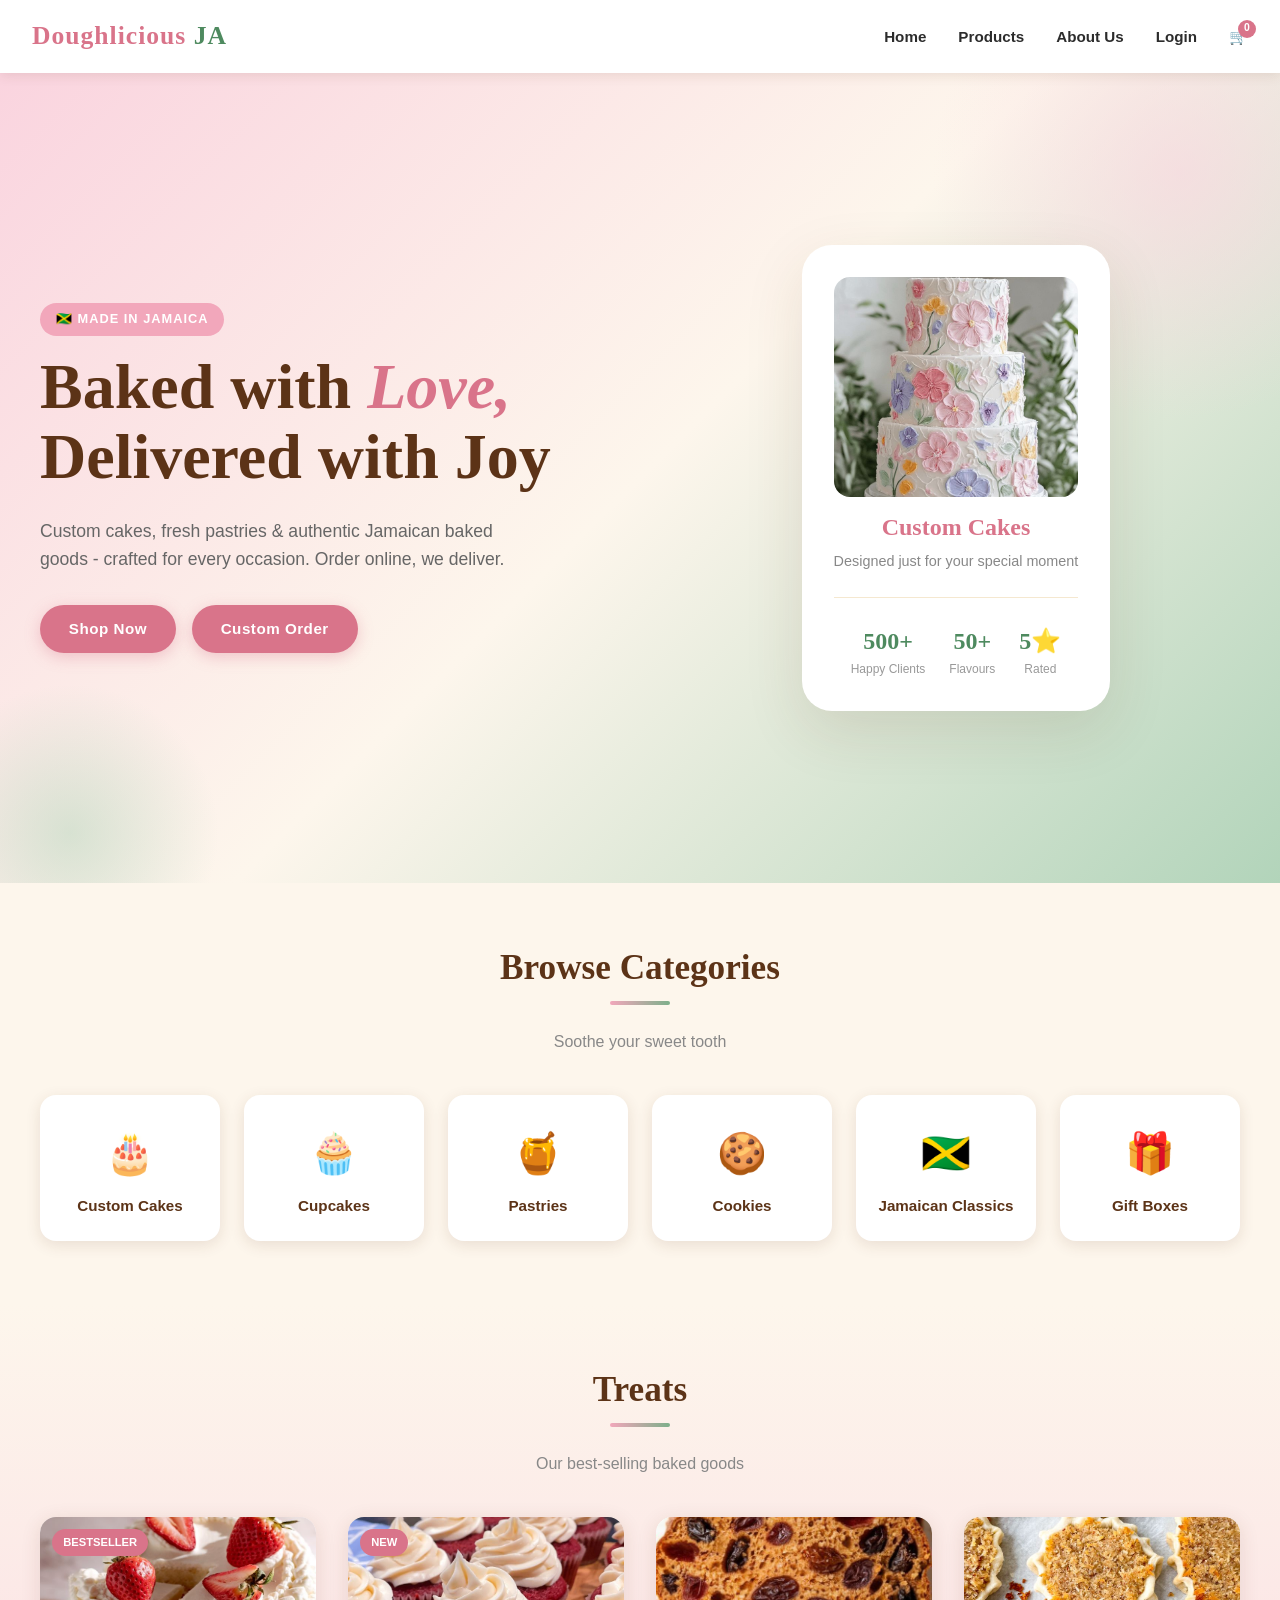
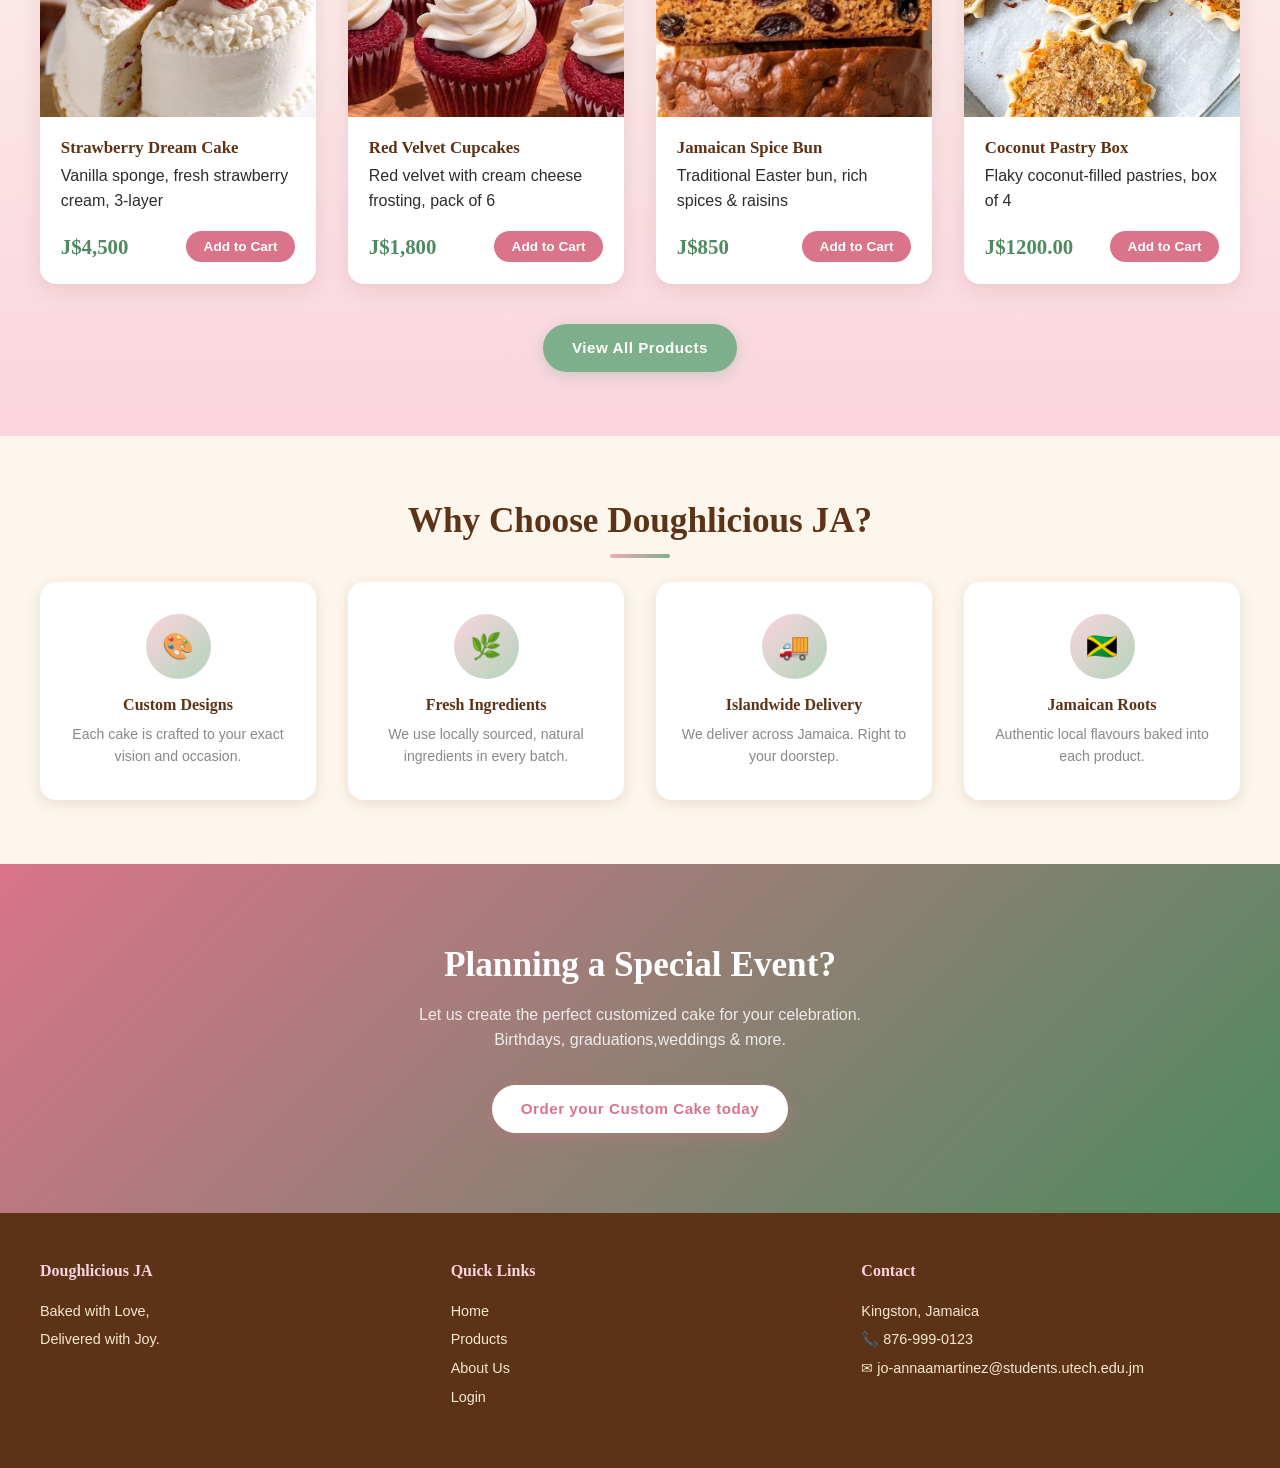
==== code/index.html @ 15f46a75 "Add files via upload" ====
<!--Jo-Anna Martinez ID: 2305804-->
<!DOCTYPE html>
<html lang="en">
<head>
    <meta charset="UTF-8"/>
    <meta name="viewport" content="width=device-width, initial-scale=1.0"/>
    <title>Doughlicious JA - Home</title>
    <link rel="stylesheet" href="styles.css"/>

</head>
<body>

<!--Navigation Bar-->
<nav class="navbar">
    <div class="logo">Doughlicious <span>JA</span></div>
    <ul class="nav-links" id="navLinks">
        <li><a href="index.html">Home</a></li>
        <li><a href="products.html">Products</a></li>
        <li><a href="about.html">About Us</a></li>
        <li><a href="login.html">Login</a></li>
        <li><a href="cart.html" class="cart-icon">&#128722;<span class="cart-badge" id="cartCount">0</span>
        </a></li>
    </ul>
    <button class="hamburger" id="hamburger" aria-label="Toggle menu">
        <span></span><span></span><span></span>
    </button>
</nav>
<!--Hero Section-->
<section class="hero">
    <div class="hero-content">
        <div class="hero-text-wrap">
            <span class="hero-badge">&#127471;&#127474; Made in Jamaica</span>
            <h1 class="hero-title">
                Baked with <em>Love,</em><br/>Delivered with Joy
            </h1>
            <p class="hero-text">
                Custom cakes, fresh pastries & authentic Jamaican baked goods - crafted for every occasion. Order online, we deliver. 
            </p>
            <div class="hero-btns">
                <a href="products.html" class="btn btn-primary">Shop Now</a>
                <a href="products.html#custom" class="btn btn-primary">Custom Order</a>
            </div>
        </div>
        <div class="hero-image-wrap">
            <div class="hero-card">
                <img src="../assets/cake.jpg" alt="Custom celebration cake by Doughlicious JA"class="hero-card-img"/>
                <h3>Custom Cakes</h3>
                <p>Designed just for your special moment</p>
                <div class="hero-stats">
                    <div class="stat">
                        <div class="stat-num">500+</div>
                        <div class="stat-label">Happy Clients</div>
                    </div>
                    <div class="stat">
                        <div class="stat-num">50+</div>
                        <div class="stat-label">Flavours</div>
                    </div>
                    <div class="stat">
                        <div class="stat-num">5&#11088;</div>
                        <div class="stat-label">Rated</div>
                    </div>
                </div>
            </div>
        </div>
    </div>
</section>
<!--Category Section-->
<section class="section">
    <div class="container">
        <h2 class="section-title">Browse Categories</h2>
        <div class="divider"></div>
        <p class="section-subtitle">Soothe your sweet tooth</p>
        <div class="categories-grid">
            <div class="category-card" onclick="window.location='products.html'">
                <div class="category-icon">&#127874;</div>
                <h4>Custom Cakes</h4>
            </div>
            <div class="category-card"onclick="window.location='products.html'">
                <div class="category-icon">&#129473;</div>
                <h4>Cupcakes</h4>
            </div>
            <div class="category-card"onclick="window.location='products.html'">
                <div class="category-icon">&#127855;</div>
                <h4>Pastries</h4>
            </div>
            <div class="category-card"onclick="window.location='products.html'">
                <div class="category-icon">&#127850;</div>
                <h4>Cookies</h4>
            </div>
            <div class="category-card"onclick="window.location='products.html'">
                <div class="category-icon">&#x1F1EF;&#x1F1F2;</div>
                <h4>Jamaican Classics</h4>
            </div>
            <div class="category-card"onclick="window.location='products.html'">
                <div class="category-icon">&#127873;</div>
                <h4>Gift Boxes</h4>
            </div>
        </div>
    </div>
</section>
<!--Featured Products-->
<section class="section featured-bg">
    <div class="container">
        <h2 class="section-title">Treats</h2>
        <div class="divider"></div>
        <p class="section-subtitle">Our best-selling baked goods</p>
        <div class="products-grid">
            <div class="product-card">
                <div class="product-image">
                    <img src="../assets/cake-strawberry.jpg" alt="Strawberry Dream Cake"/>
                    <span class="product-badge">Bestseller</span>
                </div>
                <div class="product-info">
                    <h3>Strawberry Dream Cake</h3>
                    <p>Vanilla sponge, fresh strawberry cream, 3-layer</p>
                    <div class="product-footer">
                        <span class="price">J$4,500</span>
                        <button class="add-to-cart-btn" onclick="addToCart('Strawberry Dream Cake', 4500)">Add to Cart</button>
                    </div>
                </div>
            </div>
            <div class="product-card">
                <div class="product-image">
                    <img src="../assets/cupcakes-velvet.jpg" alt="Red Velvet Cupcakes"/>
                    <span class="product-badge">New</span>
                </div>
                <div class="product-info">
                    <h3>Red Velvet Cupcakes</h3>
                    <p>Red velvet with cream cheese frosting, pack of 6</p>
                    <div class="product-footer">
                        <span class="price">J$1,800</span>
                        <button class="add-to-cart-btn" onclick="addToCart('Red Velvet Cupcakes', 1800)">Add to Cart</button>
                    </div>
                </div>
            </div>
            <div class="product-card">
                <div class="product-image">
                    <img src="../assets/bun-spice.jpg" alt="Jamaican Spice Bun"/>
                </div>
                <div class="product-info">
                    <h3>Jamaican Spice Bun</h3>
                    <p>Traditional Easter bun, rich spices &amp; raisins</p>
                    <div class="product-footer">
                        <span class="price">J$850</span>
                        <button class="add-to-cart-btn" onclick="addToCart('Jamaican Spice Bun', 850)">Add to Cart</button>
                    </div>
                </div>
            </div>
            <div class="product-card">
                <div class="product-image">
                    <img src="../assets/pastry-coconut.jpg" alt="Coconut Pastries"/>
                </div>
                <div class="product-info">
                    <h3>Coconut Pastry Box</h3>
                    <p>Flaky coconut-filled pastries, box of 4</p>
                    <div class="product-footer">
                        <span class="price">J$1200.00</span>
                        <button class="add-to-cart-btn" onclick="addToCart('Coconut Pastry Box', 1200)">Add to Cart</button>
                    </div>
                </div>
            </div>
        </div>
        <div style="text-align:center; margin-top:2.5rem;">
            <a href="products.html" class="btn btn-secondary">View All Products</a>
        </div>
    </div>
</section>
<!--Choose Us Section -->
<section class="section">
    <div class="container">
        <h2 class="section-title">Why Choose Doughlicious JA?</h2>
        <div class="divider"></div>
        <div class="why-grid">
            <div class="why-card">
                <div class="why-icon">&#127912;</div>
                <h3>Custom Designs</h3>
                <p>Each cake is crafted to your exact vision and occasion.</p>
            </div>
            <div class="why-card">
                <div class="why-icon">&#127807;</div>
                <h3>Fresh Ingredients</h3>
                <p>We use locally sourced, natural ingredients in every batch.</p>
            </div>
            <div class="why-card">
                <div class="why-icon">&#128666;</div>
                <h3>Islandwide Delivery</h3>
                <p>We deliver across Jamaica. Right to your doorstep.</p>
            </div>
            <div class="why-card">
                <div class="why-icon">&#127471;&#127474;</div>
                <h3>Jamaican Roots</h3>
                <p>Authentic local flavours baked into each product.</p>
            </div>
        </div>
    </div>
</section>
<!--Banner-->
<section class="cta-banner">
    <h2>Planning a Special Event?</h2>
    <p>Let us create the perfect customized cake for your celebration. Birthdays, graduations,weddings & more.</p>
    <a href="products.html#custom" class="btn btn-primary" style="background:white; color:var(--blush-dark);">Order your Custom Cake today</a>
</section>

<!--Footer-->
<footer>
    <div class="footer-grid">
        <div class="footer-col">
            <h4>Doughlicious JA</h4>
            <p>Baked with Love,<br/>Delivered with Joy.</p>
        </div>
        <div class="footer-col">
            <h4>Quick Links</h4>
            <a href="index.html">Home</a><br/>
            <a href="products.html">Products</a><br/>
            <a href="about.html">About Us</a><br/>
            <a href="login.html">Login</a>
        </div>
        <div class="footer-col">
            <h4>Contact</h4>
            <p>Kingston, Jamaica<br/>
            &#128222; 876-999-0123<br/>
            &#9993;<a href="mailto:jo-annaamartinez&#64;students&#46;utech&#46;edu&#46;jm">
                    jo-annaamartinez&#64;students&#46;utech&#46;edu&#46;jm</a></p>
        </div>
    </div>
</footer>

<script src="app.js"></script>
</body>
</html>
---- code/styles.css ----
/* Jo-Anna Martinez ID:2305804 */
/*CSS Variables*/

:root{
    --blush: #F2A7BB;
    --blush-light: #FAD4DF;
    --blush-dark: #D9748A;
    --cream: #FDF6EC;
    --cream-dark: #F5E8D0;
    --sage:#7DAF8A;
    --sage-light: #B2D4BA;
    --sage-dark: #4E8A5F;
    --brown: #5C3317;
    --charcoal: #2C2C2C;
    --white: #FFFFFF;
    --shadow: rgba(92,51,23,0.12);
    --font-display: 'Playfair Display', serif;
    --font-body: 'Lato', sans-serif;
    --radius: 16px;
    --radius-sm: 8px;
    --transition: 0.3s ease;
}
*, *::before, *::after{
    margin: 0;
    padding: 0;
    box-sizing: border-box;
}
html{
    scroll-behavior: smooth;
}
body{
    font-family: var(--font-body);
    background-color: var(--cream);
    color: var(--charcoal);
    font-size: 16px;
    line-height: 1.6;
}
img{
    max-width: 100%;
    display: block;
}
a{
    text-decoration: none;
    color: inherit;
}
ul{
    list-style:none;
}
/*Typography*/
h1,h2,h3,h4{
    font-family: var(--font-display);
    color: var(--brown);
    line-height: 1.2;
}
h1{font-size: clamp(2rem, 5vw, 3.5rem);}
h2{font-size: clamp(1.5rem, 3vw, 2.2rem);}
h3{font-size: clamp(1.1rem, 2vw, 1.5rem);}

p{
    font-family: var(--font-body);
    color: var(--charcoal);
    margin-bottom: 1rem;
}
/*Navigation*/
.navbar{
    background-color: var(--white);
    padding: 1rem 2rem;
    display: flex;
    align-items: center;
    justify-content: space-between;
    box-shadow: 0px 2px 12px var(--shadow);
    position: sticky;
    top: 0;
    z-index: 1000;
}
/*navigation logo*/
.navbar .logo{
    font-family: var(--font-display);
    font-size: 1.6rem;
    color: var(--blush-dark);
    font-weight: 700;
    letter-spacing: 1px;
}
.navbar .logo span{
    color: var(--sage-dark);
}
/*Navigation links*/
.nav-links{
    display: flex;
    gap: 2rem;
    align-items: center;
}
.nav-links a{
    font-family: var(--font-body);
    font-size: 0.95rem;
    font-weight: 600;
    color: var(--charcoal);
    transition: color var(--transition);
    position: relative;
}
/*hover effect on the links*/
.nav-links a::after{
    content:'';
    position:absolute;
    bottom: -4px;
    left: 0;
    width: 0;
    height: 2px;
    background: var(--blush);
    transition: width var(--transition);
}
.nav-links a:hover::after { width: 100%; }
.nav-links a:hover{color: var(--blush-dark);}

/*Cart icon*/
.cart-icon{
    position: relative;
    cursor: pointer;
    font-size: 1.3rem;
}
.cart-badge{
    position: absolute;
    top: -8px;
    right: -8px;
    background: var(--blush-dark);
    color: var(--white);
    border-radius: 50%;
    width: 18px;
    height: 18px;
    font-size: 0.65rem;
    display: flex;
    align-items: center;
    justify-content: center;
    font-weight: 700;
}
/* hamburger menu for mobile devices*/
.hamburger{
    display: none;
    flex-direction: column;
    gap: 5px;
    cursor: pointer;
    background: none;
    border: none;
}
.hamburger span{
    width: 25px;
    height: 3px;
    background: var(--charcoal);
    border-radius: 2px;
    transition: var(--transition);
}
/*buttons*/
.btn {
    display: inline-block;
    padding: 0.75rem 1.8rem;
    border-radius: 50px;
    font-family: var(--font-body);
    font-weight: 700;
    font-size: 0.95rem;
    cursor: pointer;
    border: none;
    transition: all var(--transition);
    letter-spacing: 0.5px;
}

/* Primary button - blush pink */
.btn-primary {
    background: var(--blush-dark);
    color: var(--white);
    box-shadow: 0 4px 15px rgba(217, 116, 138, 0.35);
}

.btn-primary:hover {
    background: var(--blush);
    transform: translateY(-2px);
    box-shadow: 0 6px 20px rgba(217, 116, 138, 0.45);
}

/* Secondary button - sage green */
.btn-secondary {
    background: var(--sage);
    color: var(--white);
    box-shadow: 0 4px 15px rgba(125, 175, 138, 0.35);
}

.btn-secondary:hover {
    background: var(--sage-dark);
    transform: translateY(-2px);
}

/* Outline button */
.btn-outline {
    background: transparent;
    border: 2px solid var(--blush-dark);
    color: var(--blush-dark);
}

.btn-outline:hover {
    background: var(--blush-dark);
    color: var(--white);
}

/* Danger button for cancel/clear */
.btn-danger {
    background: #c0392b;
    color: var(--white);
}

.btn-danger:hover {
    background: #a93226;
    transform: translateY(-2px);
}
/*forms*/
.form-group {
    margin-bottom: 1.2rem;
}

.form-group label {
    display: block;
    font-weight: 600;
    margin-bottom: 0.4rem;
    font-size: 0.9rem;
    color: var(--brown);
}

/* Shared input, select, textarea styles */
.form-group input,.form-group select,.form-group textarea {
    width: 100%;
    padding: 0.75rem 1rem;
    border: 2px solid var(--cream-dark);
    border-radius: var(--radius-sm);
    font-family: var(--font-body);
    font-size: 0.95rem;
    background: var(--white);
    color: var(--charcoal);
    transition: border-color var(--transition);
    outline: none;
}

.form-group input:focus,.form-group select:focus,.form-group textarea:focus {
    border-color: var(--blush);
    box-shadow: 0 0 0 3px rgba(242, 167, 187, 0.2);
}

/* Error message style */
.error-msg {
    color: #c0392b;
    font-size: 0.8rem;
    margin-top: 0.3rem;
    display: none;
}

.error-msg.show {
    display: block;
}

.form-group input.invalid {
    border-color: #c0392b;
}

/* Two-column form row layout */
.form-row {
    display: grid;
    grid-template-columns: 1fr 1fr;
    gap: 1rem;
}

/*Section*/
.section {
    padding: 4rem 2rem;
}

.section-title {
    text-align: center;
    margin-bottom: 0.5rem;
}

.section-subtitle {
    text-align: center;
    color: #888;
    margin-bottom: 2.5rem;
    font-size: 1rem;
}

.divider {
    width: 60px;
    height: 4px;
    background: linear-gradient(to right, var(--blush), var(--sage));
    border-radius: 2px;
    margin: 0.75rem auto 1.5rem;
}

/* Container for max-width wrapper */
.container {
    max-width: 1200px;
    margin: 0 auto;
}

/*hero page*/
.page-hero {
    padding: 4rem 2rem;
    text-align: center;
}

.page-hero h1 { margin-bottom: 0.5rem; }
.page-hero p {
    color: #666;
    max-width: 550px;
    margin: 0.5rem auto 0;
}
/*products card (home & products)*/
.products-grid {
    display: grid;
    grid-template-columns: repeat(auto-fill, minmax(260px, 1fr));
    gap: 2rem;
    max-width: 1200px;
    margin: 0 auto;
}

.product-card {
    background: var(--white);
    border-radius: var(--radius);
    overflow: hidden;
    box-shadow: 0 4px 20px var(--shadow);
    transition: all var(--transition);
}

.product-card:hover {
    transform: translateY(-6px);
    box-shadow: 0 15px 40px var(--shadow);
}

.product-image {
    background: linear-gradient(135deg, var(--cream-dark), var(--blush-light));
    height: 200px;
    display: flex;
    align-items: center;
    justify-content: center;
    font-size: 5rem;
    position: relative;
    overflow: hidden;
}

/* Product image fills container without stretching */
.product-image img {
    width: 100%;
    height: 100%;
    object-fit: cover;
    display: block;
    transition: transform var(--transition);
}

/* Subtle zoom on hover */
.product-card:hover .product-image img {
    transform: scale(1.05);
}

/* Hero card image */
.hero-card-img {
    width: 100%;
    height: 220px;
    object-fit: cover;
    border-radius: 16px;
    margin-bottom: 1rem;
    display: block;
}

.product-badge {
    position: absolute;
    top: 12px;
    left: 12px;
    background: var(--blush-dark);
    color: var(--white);
    font-size: 0.7rem;
    font-weight: 700;
    padding: 0.3rem 0.7rem;
    border-radius: 50px;
    text-transform: uppercase;
}

.product-info { padding: 1.3rem; }

.product-info h3 {
    font-size: 1.05rem;
    margin-bottom: 0.3rem;
}

.product-meta {
    font-size: 0.8rem;
    color: #aaa;
    margin-bottom: 0.5rem;
}

.product-desc {
    font-size: 0.88rem;
    color: #777;
    margin-bottom: 0.8rem;
}

.product-footer {
    display: flex;
    align-items: center;
    justify-content: space-between;
}

.price {
    font-family: var(--font-display);
    font-size: 1.3rem;
    color: var(--sage-dark);
    font-weight: 700;
}

.add-to-cart-btn {
    background: var(--blush-dark);
    color: var(--white);
    border: none;
    border-radius: 50px;
    padding: 0.5rem 1.1rem;
    font-size: 0.85rem;
    font-weight: 700;
    cursor: pointer;
    transition: all var(--transition);
}

.add-to-cart-btn:hover {
    background: var(--blush);
    transform: scale(1.05);
}
/*Footer*/
footer {
    background: var(--brown);
    color: var(--cream);
    padding: 3rem 2rem 1.5rem;
}

.footer-grid {
    display: grid;
    grid-template-columns: repeat(auto-fit, minmax(200px, 1fr));
    gap: 2rem;
    max-width: 1200px;
    margin: 0 auto 2rem;
}

.footer-col h4 {
    color: var(--blush-light);
    margin-bottom: 1rem;
    font-size: 1rem;
}

.footer-col p,.footer-col a {
    color: var(--cream-dark);
    font-size: 0.9rem;
    line-height: 2;
    transition: color var(--transition);
}

.footer-col a:hover { color: var(--blush-light); }

.footer-bottom {
    text-align: center;
    border-top: 1px solid rgba(255,255,255,0.15);
    padding-top: 1.5rem;
    font-size: 0.85rem;
    color: var(--cream-dark);
}
/*home page*/
.hero {
    background: linear-gradient(135deg, var(--blush-light) 0%, var(--cream) 50%, var(--sage-light) 100%);
    min-height: 90vh;
    display: flex;
    align-items: center;
    padding: 4rem 2rem;
    position: relative;
    overflow: hidden;
}
/* Decorative background circle - top right */
.hero::before {
    content: '';
    position: absolute;
    width: 500px;
    height: 500px;
    border-radius: 50%;
    background: radial-gradient(circle, var(--blush-light) 0%, transparent 70%);
    top: -150px;
    right: -150px;
    opacity: 0.6;
}
/* Decorative background circle - bottom left */
.hero::after {
    content: '';
    position: absolute;
    width: 300px;
    height: 300px;
    border-radius: 50%;
    background: radial-gradient(circle, var(--sage-light) 0%, transparent 70%);
    bottom: -100px;
    left: -80px;
    opacity: 0.5;
}
.hero-content {
    max-width: 1200px;
    margin: 0 auto;
    display: grid;
    grid-template-columns: 1fr 1fr;
    gap: 4rem;
    align-items: center;
    position: relative;
    z-index: 1;
    width: 100%;
}
.hero-badge {
    display: inline-block;
    background: var(--blush);
    color: var(--white);
    font-size: 0.8rem;
    font-weight: 700;
    padding: 0.4rem 1rem;
    border-radius: 50px;
    margin-bottom: 1rem;
    letter-spacing: 1px;
    text-transform: uppercase;
}
.hero-title {
    font-size: clamp(2.5rem, 6vw, 4rem);
    line-height: 1.1;
    margin-bottom: 1.5rem;
    color: var(--brown);
}
.hero-title em {
    font-style: italic;
    color: var(--blush-dark);
}
.hero-text {
    font-size: 1.1rem;
    color: #666;
    margin-bottom: 2rem;
    max-width: 480px;
}
.hero-btns {
    display: flex;
    gap: 1rem;
    flex-wrap: wrap;
}
.hero-image-wrap {
    display: flex;
    justify-content: center;
    align-items: center;
}

/* Floating hero card */
.hero-card {
    background: var(--white);
    border-radius: 30px;
    padding: 2rem;
    box-shadow: 0 20px 60px var(--shadow);
    text-align: center;
    max-width: 380px;
    animation: floatCard 4s ease-in-out infinite;
}
/* Floating animation for hero card */
@keyframes floatCard {
    0%, 100% { transform: translateY(0px); }
    50%      { transform: translateY(-15px); }
}
.hero-card-emoji {
    font-size: 6rem;
    margin-bottom: 1rem;
    display: block;
    line-height: 1;
}
.hero-card h3 {
    color: var(--blush-dark);
    margin-bottom: 0.5rem;
}
.hero-card p {
    color: #888;
    font-size: 0.9rem;
    margin: 0;
}
.hero-stats {
    display: flex;
    gap: 1.5rem;
    margin-top: 1.5rem;
    padding-top: 1.5rem;
    border-top: 1px solid var(--cream-dark);
    justify-content: center;
}
.stat { text-align: center; }
.stat-num {
    font-family: var(--font-display);
    font-size: 1.5rem;
    color: var(--sage-dark);
    font-weight: 700;
}
.stat-label {
    font-size: 0.75rem;
    color: #999;
}

/* Categories grid */
.categories-grid {
    display: grid;
    grid-template-columns: repeat(6, 1fr);
    gap: 1.5rem;
    max-width: 1200px;
    margin: 0 auto;
}
.category-card {
    background: var(--white);
    border-radius: var(--radius);
    padding: 1.5rem 1rem;
    text-align: center;
    cursor: pointer;
    transition: all var(--transition);
    box-shadow: 0 4px 15px var(--shadow);
    border: 2px solid transparent;
}
.category-card:hover {
    border-color: var(--blush);
    transform: translateY(-5px);
    box-shadow: 0 10px 30px var(--shadow);
}
.category-icon {
    font-size: 2.5rem;
    margin-bottom: 0.75rem;
}
.category-card h4 {
    font-size: 0.95rem;
    color: var(--brown);
    font-family: var(--font-body);
    font-weight: 700;
}
/* Featured products background */
.featured-bg {
    background: linear-gradient(180deg, var(--cream) 0%, var(--blush-light) 100%);
}

/* Why Choose Us section */
.why-grid {
    display: grid;
    grid-template-columns: repeat(auto-fit, minmax(220px, 1fr));
    gap: 2rem;
    max-width: 1200px;
    margin: 0 auto;
}
.why-card {
    text-align: center;
    padding: 2rem 1.5rem;
    background: var(--white);
    border-radius: var(--radius);
    box-shadow: 0 4px 15px var(--shadow);
    transition: transform var(--transition);
}
.why-card:hover { transform: translateY(-4px); }
.why-icon {
    width: 65px;
    height: 65px;
    background: linear-gradient(135deg, var(--blush-light), var(--sage-light));
    border-radius: 50%;
    display: flex;
    align-items: center;
    justify-content: center;
    margin: 0 auto 1rem;
    font-size: 1.6rem;
}
.why-card h3 {
    font-size: 1rem;
    margin-bottom: 0.5rem;
}
.why-card p {
    font-size: 0.88rem;
    color: #888;
    margin: 0;
}

/* CTA banner */
.cta-banner {
    background: linear-gradient(135deg, var(--blush-dark), var(--sage-dark));
    color: var(--white);
    text-align: center;
    padding: 5rem 2rem;
}
.cta-banner h2 { color: var(--white); margin-bottom: 1rem; }
.cta-banner p {
    color: rgba(255,255,255,0.85);
    max-width: 500px;
    margin: 0 auto 2rem;
}

/*products page*/
.filter-bar {
    background: var(--white);
    padding: 1.5rem 2rem;
    box-shadow: 0 2px 10px var(--shadow);
    position: sticky;
    top: 70px;
    z-index: 100;
}
.filter-inner {
    max-width: 1200px;
    margin: 0 auto;
    display: flex;
    gap: 1rem;
    align-items: center;
    flex-wrap: wrap;
}
.filter-btn {
    padding: 0.5rem 1.2rem;
    border-radius: 50px;
    border: 2px solid var(--cream-dark);
    background: var(--white);
    font-family: var(--font-body);
    font-size: 0.85rem;
    font-weight: 600;
    cursor: pointer;
    transition: all var(--transition);
    color: var(--charcoal);
}
.filter-btn:hover,
.filter-btn.active {
    background: var(--blush-dark);
    border-color: var(--blush-dark);
    color: var(--white);
}
.products-section {
    padding: 3rem 2rem;
    max-width: 1200px;
    margin: 0 auto;
}
/* Custom order section */
.custom-section {
    background: linear-gradient(135deg, var(--blush-light), var(--cream));
    padding: 4rem 2rem;
}
.custom-inner {
    max-width: 700px;
    margin: 0 auto;
    background: var(--white);
    border-radius: var(--radius);
    padding: 2.5rem;
    box-shadow: 0 10px 40px var(--shadow);
}
.custom-inner h2 {
    text-align: center;
    margin-bottom: 0.5rem;
}
.custom-inner .divider { margin-bottom: 2rem; }
.custom-submit { text-align: center; margin-top: 1.5rem; }
/* Order confirmation message on products page */
#orderConfirm {
    display: none;
    background: var(--sage-light);
    border-radius: var(--radius-sm);
    padding: 1rem;
    text-align: center;
    color: var(--sage-dark);
    font-weight: 600;
    margin-top: 1rem;
}
/*login & register page*/
.auth-wrapper {
    min-height: 100vh;
    background: linear-gradient(135deg, var(--blush-light) 0%, var(--cream) 50%, var(--sage-light) 100%);
    display: flex;
    align-items: center;
    justify-content: center;
    padding: 5rem 1rem 2rem;
}
.auth-container {
    background: var(--white);
    border-radius: 24px;
    box-shadow: 0 20px 60px var(--shadow);
    width: 100%;
    max-width: 480px;
    overflow: hidden;
}

/* Tab switcher */
.auth-tabs {
    display: grid;
    grid-template-columns: 1fr 1fr;
}

.auth-tab {
    padding: 1.2rem;
    text-align: center;
    font-family: var(--font-body);
    font-weight: 700;
    font-size: 1rem;
    cursor: pointer;
    border: none;
    background: var(--cream-dark);
    color: #888;
    transition: all var(--transition);
}
.auth-tab.active {
    background: var(--white);
    color: var(--blush-dark);
    border-bottom: 3px solid var(--blush-dark);
}

.auth-body { padding: 2rem; }

.auth-header {
    text-align: center;
    margin-bottom: 2rem;
}
.auth-header .emoji {
    font-size: 3rem;
    display: block;
    margin-bottom: 0.5rem;
}

.auth-header h2 { margin-bottom: 0.25rem; }
.auth-header p { color: #888; font-size: 0.9rem; margin: 0; }

/* Show/hide login and register panels */
.auth-panel { display: none; }
.auth-panel.active { display: block; }

/* Password show/hide toggle */
.password-wrap { position: relative; }
.password-wrap input { padding-right: 2.8rem; }

.toggle-pw {
    position: absolute;
    right: 12px;
    top: 50%;
    transform: translateY(-50%);
    background: none;
    border: none;
    cursor: pointer;
    font-size: 1rem;
    color: #aaa;
    padding: 0;
}
/* Full-width auth submit button */
.auth-submit {
    width: 100%;
    padding: 0.9rem;
    border-radius: 50px;
    border: none;
    font-family: var(--font-body);
    font-weight: 700;
    font-size: 1rem;
    cursor: pointer;
    background: var(--blush-dark);
    color: var(--white);
    transition: all var(--transition);
    margin-top: 0.5rem;
    box-shadow: 0 4px 15px rgba(217,116,138,0.3);
}
.auth-submit:hover {
    background: var(--blush);
    transform: translateY(-2px);
}
.auth-divider {
    text-align: center;
    margin: 1.5rem 0 0;
    font-size: 0.88rem;
    color: #aaa;
}
.auth-divider a {
    color: var(--sage-dark);
    font-weight: 700;
    cursor: pointer;
}
/* Success messages on login/register */
.auth-success {
    display: none;
    background: var(--sage-light);
    border-radius: var(--radius-sm);
    padding: 0.9rem;
    text-align: center;
    color: var(--sage-dark);
    font-weight: 600;
    margin-top: 1rem;
    font-size: 0.9rem;
}

/*cart & checkout page*/
.cart-layout {
    max-width: 1100px;
    margin: 0 auto;
    padding: 3rem 2rem;
    display: grid;
    grid-template-columns: 1fr 360px;
    gap: 2.5rem;
    align-items: start;
}

/* Cart panel */
.cart-panel {
    background: var(--white);
    border-radius: var(--radius);
    box-shadow: 0 4px 20px var(--shadow);
    overflow: hidden;
}
.cart-panel-header {
    padding: 1.2rem 1.5rem;
    background: linear-gradient(135deg, var(--blush-light), var(--cream));
    border-bottom: 1px solid var(--cream-dark);
    display: flex;
    align-items: center;
    justify-content: space-between;
    }
.cart-panel-header h3 { margin: 0; font-size: 1.1rem; }
/* Empty cart state */
.empty-cart {
    text-align: center;
    padding: 3rem;
    color: #aaa;
}
.empty-cart .emoji {
    font-size: 3rem;
    display: block;
    margin-bottom: 1rem;
}

/* Individual cart item row */
.cart-item {
    display: grid;
    grid-template-columns: 60px 1fr auto auto auto;
    gap: 1rem;
    align-items: center;
    padding: 1rem 1.5rem;
    border-bottom: 1px solid var(--cream-dark);
    transition: background var(--transition);
}

.cart-item:hover { background: var(--cream); }
.cart-item:last-child { border-bottom: none; }

.cart-item-icon {
    width: 55px;
    height: 55px;
    background: var(--cream-dark);
    border-radius: var(--radius-sm);
    display: flex;
    align-items: center;
    justify-content: center;
    font-size: 1.8rem;
}

.cart-item-name {
    font-weight: 600;
    font-size: 0.95rem;
    color: var(--brown);
}

.cart-item-price {
    font-size: 0.85rem;
    color: #888;
}

/* Quantity controls */
.qty-control {
    display: flex;
    align-items: center;
    gap: 0.5rem;
    background: var(--cream);
    border-radius: 50px;
    padding: 0.2rem 0.5rem;
}

.qty-btn {
    background: var(--blush-dark);
    color: var(--white);
    border: none;
    width: 24px;
    height: 24px;
    border-radius: 50%;
    cursor: pointer;
    font-size: 1rem;
    font-weight: 700;
    display: flex;
    align-items: center;
    justify-content: center;
    transition: background var(--transition);
}

.qty-btn:hover { background: var(--blush); }
.qty-num {
    font-weight: 700;
    font-size: 0.95rem;
    min-width: 20px;
    text-align: center;
}

.subtotal {
    font-family: var(--font-display);
    font-weight: 700;
    color: var(--sage-dark);
    font-size: 1rem;
    min-width: 80px;
    text-align: right;
}

.remove-btn {
    background: none;
    border: none;
    color: #ccc;
    cursor: pointer;
    font-size: 1.2rem;
    transition: color var(--transition);
}
.remove-btn:hover { color: #c0392b; }
/* Cart action buttons bar */
.cart-actions {
    padding: 1rem 1.5rem;
    display: flex;
    gap: 1rem;
    border-top: 1px solid var(--cream-dark);
    flex-wrap: wrap;
}

/* Order summary panel */
.summary-panel {
    background: var(--white);
    border-radius: var(--radius);
    box-shadow: 0 4px 20px var(--shadow);
    overflow: hidden;
    position: sticky;
    top: 90px;
}

.summary-header {
    padding: 1.2rem 1.5rem;
    background: linear-gradient(135deg, var(--sage-light), var(--cream));
    border-bottom: 1px solid var(--cream-dark);
}

.summary-header h3 { margin: 0; font-size: 1.1rem; }
.summary-body { padding: 1.5rem; }
.summary-row {
    display: flex;
    justify-content: space-between;
    align-items: center;
    margin-bottom: 0.9rem;
    font-size: 0.92rem;
}

.summary-row.total {
    border-top: 2px solid var(--cream-dark);
    padding-top: 0.9rem;
    margin-top: 0.5rem;
    font-weight: 700;
    font-size: 1.05rem;
}

.summary-row .label { color: #666; }
.summary-row .value { font-weight: 600; color: var(--charcoal); }

.summary-row.total .value {
    color: var(--sage-dark);
    font-family: var(--font-display);
    font-size: 1.3rem;
}

.discount-val { color: #27ae60 !important; }

/* Checkout form section */
.checkout-section {
    max-width: 1100px;
    margin: 0 auto;
    padding: 0 2rem 3rem;
}
.checkout-card {
    background: var(--white);
    border-radius: var(--radius);
    box-shadow: 0 4px 20px var(--shadow);
    padding: 2rem;
}

.checkout-card h3 {
    margin-bottom: 1.5rem;
    padding-bottom: 0.75rem;
    border-bottom: 2px solid var(--cream-dark);
}
.checkout-btns {
    display: flex;
    gap: 1rem;
    justify-content: flex-end;
    margin-top: 1.5rem;
    flex-wrap: wrap;
}
/* Order confirmed state */
#orderConfirmedMsg {
    display: none;
    background: linear-gradient(135deg, var(--sage-light), var(--blush-light));
    border-radius: var(--radius);
    padding: 2.5rem;
    text-align: center;
    margin-top: 1rem;
}
#orderConfirmedMsg .big-emoji {
    font-size: 3.5rem;
    display: block;
    margin-bottom: 1rem;
}
#orderConfirmedMsg h2 { color: var(--sage-dark); margin-bottom: 0.5rem; }
#orderConfirmedMsg p  { color: #666; margin: 0; }

/*About Us Page*/
.story-grid {
    display: grid;
    grid-template-columns: 1fr 1fr;
    gap: 4rem;
    align-items: center;
    max-width: 1100px;
    margin: 0 auto;
}
.story-image {
    background: linear-gradient(135deg, var(--blush-light), var(--cream-dark));
    border-radius: 24px;
    height: 380px;
    overflow: hidden;
    box-shadow: 0 15px 40px var(--shadow);
}
/* story image fills the container without stretching*/
.story-image img{
    width: 100%;
    height: 100%;
    object-fit:  cover;
    display: block;
    border-radius: 24px;
}
.story-text h2 { margin-bottom: 1rem; }
.story-text p  { color: #666; }

/* Mission & Vision cards */
.mv-grid {
    display: grid;
    grid-template-columns: 1fr 1fr;
    gap: 2rem;
    max-width: 1100px;
    margin: 0 auto;
}
.mv-card {
    background: var(--white);
    border-radius: var(--radius);
    padding: 2rem;
    box-shadow: 0 4px 20px var(--shadow);
    border-top: 4px solid var(--blush-dark);
}
.mv-card.vision { border-top-color: var(--sage-dark); }
.mv-card .icon { font-size: 2.5rem; margin-bottom: 1rem; }
.mv-card h3    { margin-bottom: 0.75rem; }
.mv-card p     { color: #666; margin: 0; }

/* Values section */
.values-bg { background: linear-gradient(135deg, var(--cream), var(--blush-light)); }
.values-grid {
    display: grid;
    grid-template-columns: repeat(auto-fit, minmax(200px, 1fr));
    gap: 1.5rem;
    max-width: 1100px;
    margin: 0 auto;
}
.values-card {
    background: var(--white);
    border-radius: var(--radius);
    padding: 1.5rem;
    text-align: center;
    box-shadow: 0 4px 15px var(--shadow);
    transition: transform var(--transition);
}
.values-card:hover { transform: translateY(-4px); }
.values-card .icon { font-size: 2rem; margin-bottom: 0.75rem; display: block; }
.values-card h4    { font-size: 0.95rem; color: var(--brown); }

/* Student info card */
.student-card {
    max-width: 700px;
    margin: 0 auto;
    background: linear-gradient(135deg, var(--blush-light), var(--sage-light));
    border-radius: var(--radius);
    padding: 2.5rem;
    box-shadow: 0 10px 40px var(--shadow);
    }
.student-card h3 {
    text-align: center;
    margin-bottom: 1.5rem;
    padding-bottom: 1rem;
    border-bottom: 2px solid rgba(255,255,255,0.6);
}
.student-info-grid {
    display: grid;
    grid-template-columns: 1fr 1fr;
    gap: 1.2rem;
}
.info-item {
    background: rgba(255,255,255,0.7);
    border-radius: var(--radius-sm);
    padding: 1rem;
}
.info-item .info-label {
    font-size: 0.75rem;
    color: #888;
    font-weight: 700;
    text-transform: uppercase;
    letter-spacing: 0.5px;
    margin-bottom: 0.3rem;
}
.info-item .info-value {
    font-weight: 600;
    color: var(--brown);
    font-size: 0.95rem;
}
/* Span full width in student grid */
.info-item.full { grid-column: 1 / -1; }

/* Mailto contact button */
.mailto-btn {
    display: block;
    text-align: center;
    margin-top: 1.5rem;
    background: var(--blush-dark);
    color: var(--white);
    padding: 0.9rem 2rem;
    border-radius: 50px;
    font-weight: 700;
    transition: all var(--transition);
}
.mailto-btn:hover {
    background: var(--sage-dark);
    transform: translateY(-2px);
}
/*Mobile 600px*/
@media (max-width: 600px) {
/* Navbar */
    .navbar {
        padding: 1rem;
        flex-wrap: wrap;
    }

    .nav-links {
        display: none;
        flex-direction: column;
        width: 100%;
        padding: 1rem 0;
        gap: 1rem;
        text-align: center;
    }

    .nav-links.open { display: flex; }
    .hamburger      { display: flex; }

    .section { padding: 2.5rem 1rem; }

    .btn {
        width: 100%;
        text-align: center;
        margin-bottom: 0.5rem;
    }

/* Home hero */
    .hero-content {
        grid-template-columns: 1fr;
        gap: 2rem;
        text-align: center;
    }

    .hero-btns  { justify-content: center; }
    .hero-text  { margin: 0 auto 2rem; }
    .hero-card  { max-width: 280px; margin: 0 auto; }

/* Forms */
    .form-row { grid-template-columns: 1fr; }

/* Products filter */
    .filter-inner { gap: 0.5rem; }
    .filter-btn   { font-size: 0.8rem; padding: 0.4rem 0.9rem; }

/* Cart layout */
    .cart-layout { grid-template-columns: 1fr; padding: 1.5rem 1rem; }

    .cart-item {
        grid-template-columns: 45px 1fr;
        grid-template-rows: auto auto auto;
        gap: 0.5rem;
        padding: 1rem;
    }

    .qty-control, .subtotal, .remove-btn { grid-column: 2; }

  /* Checkout */
    .checkout-btns  { justify-content: stretch; }
    .checkout-btns .btn { flex: 1; text-align: center; }

  /* About */
    .story-grid, .mv-grid { grid-template-columns: 1fr; }
    .story-image          { height: 220px; font-size: 5rem; }
    .student-info-grid    { grid-template-columns: 1fr; }
    .info-item.full       { grid-column: 1; }

  /* Authentication */
    .auth-body { padding: 1.5rem; }
}
/*Tablet 601-949px*/
@media (min-width: 601px) and (max-width: 949px) {
    .section { padding: 3rem 1.5rem; }

    .hero-content {
        grid-template-columns: 1fr;
        text-align: center;
    }

    .hero-btns { justify-content: center; }
    .hero-text { margin: 0 auto 2rem; }

    .cart-layout   { grid-template-columns: 1fr; }
    .story-grid    { grid-template-columns: 1fr; }
}
/*Desktop 950px */
@media (min-width: 950px) {
    .hamburger    { display: none; }
    .nav-links    { display: flex !important; }
}
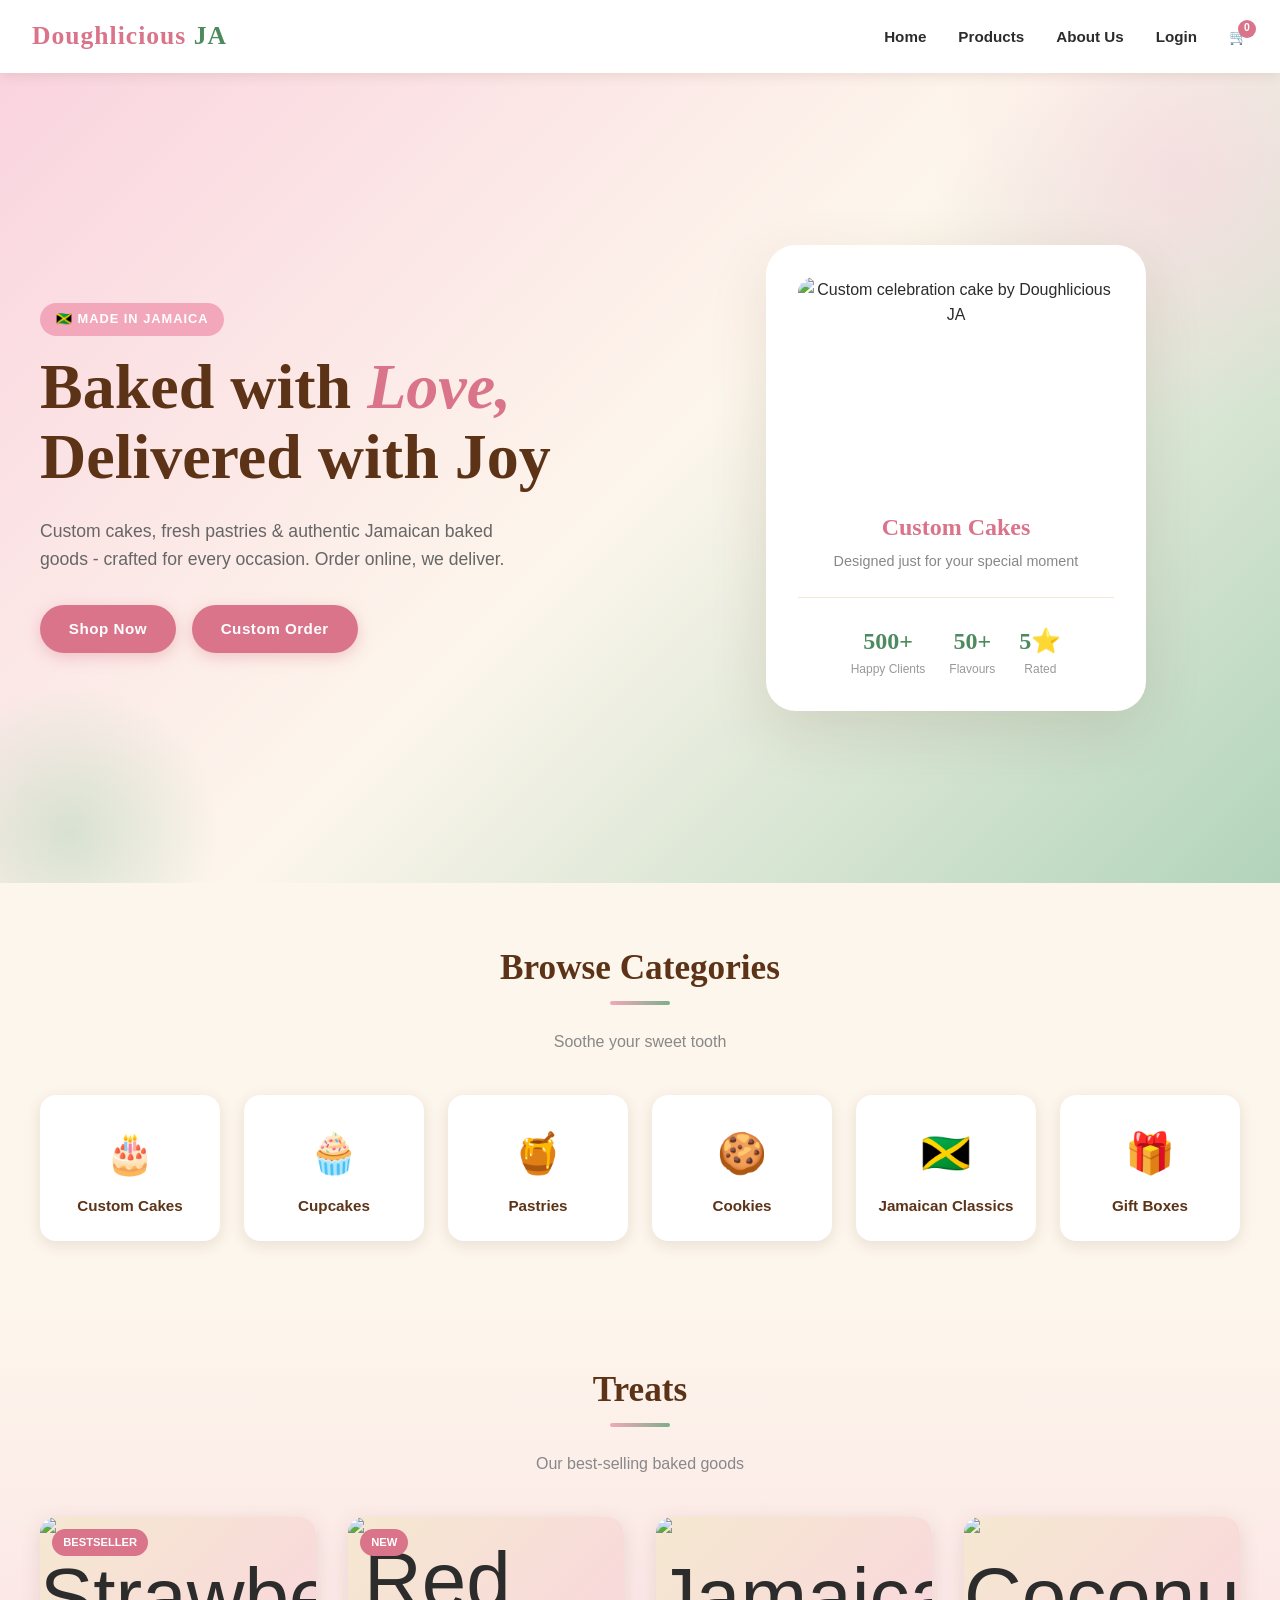
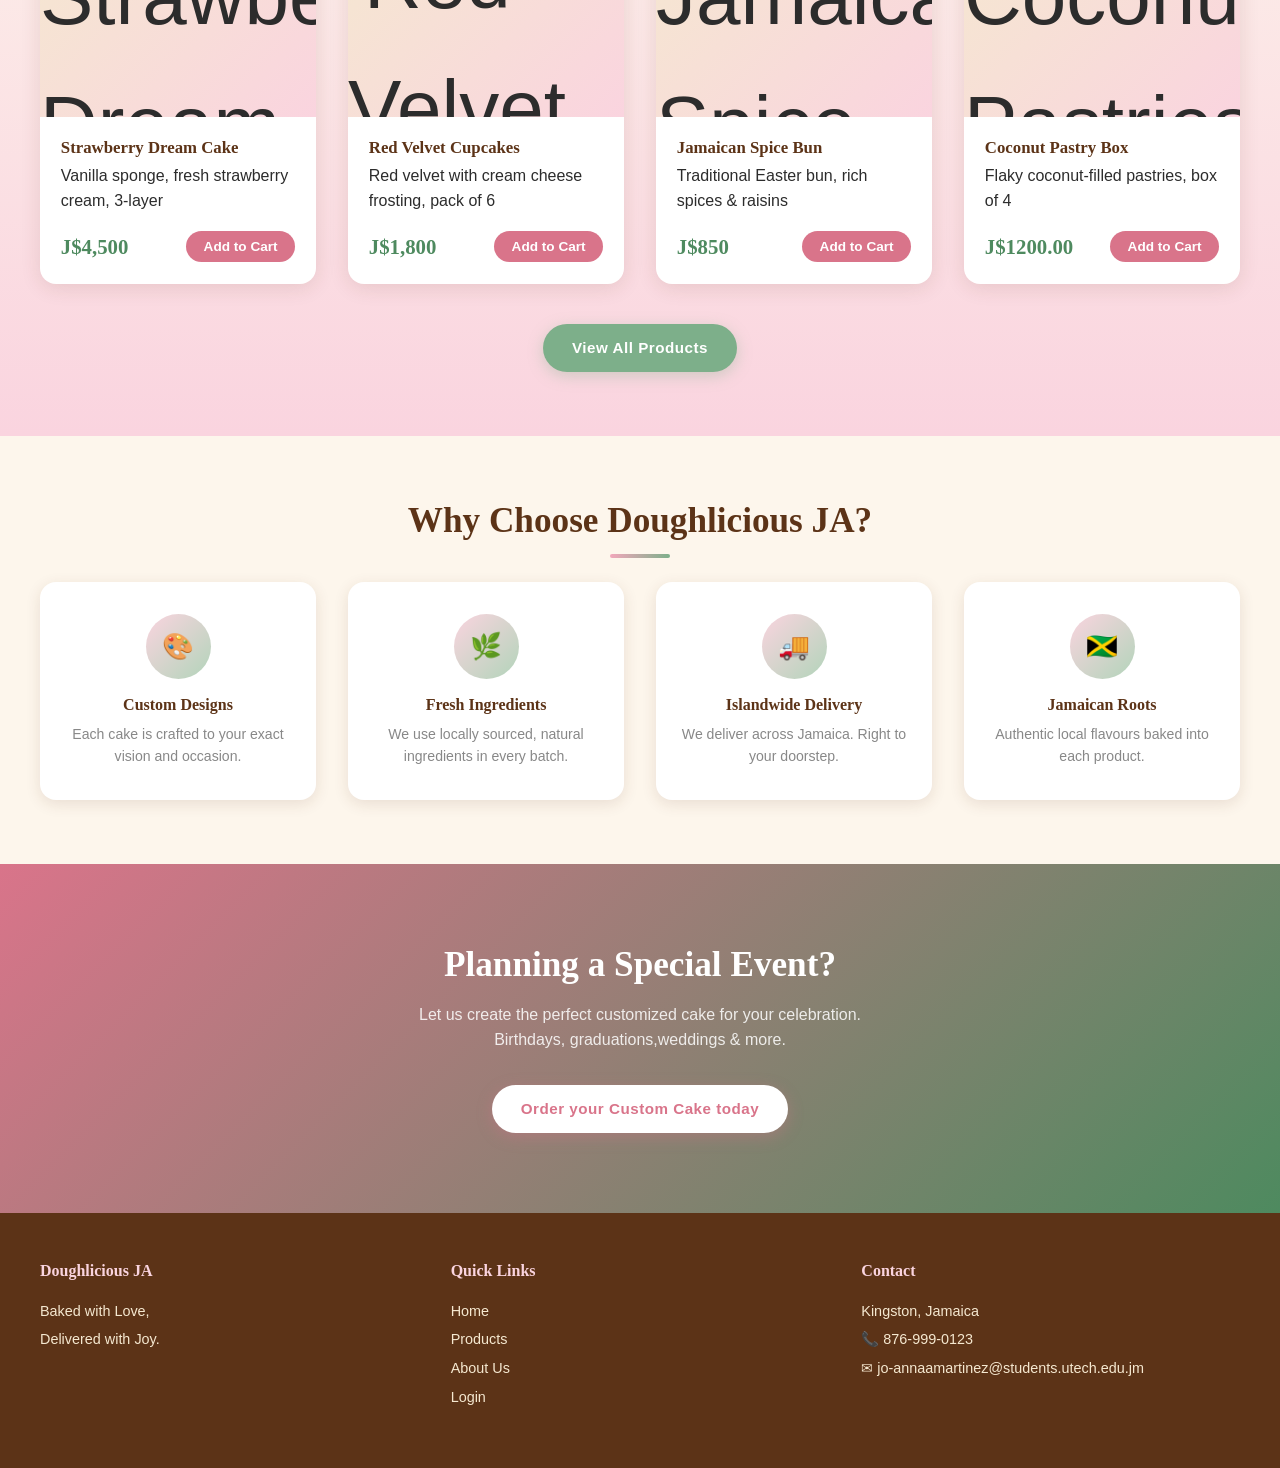
==== commit f5dfeaa9: "Update image paths for product images" ====
--- a/code/index.html
+++ b/code/index.html
@@ -43,7 +43,7 @@
         </div>
         <div class="hero-image-wrap">
             <div class="hero-card">
-                <img src="../assets/cake.jpg" alt="Custom celebration cake by Doughlicious JA"class="hero-card-img"/>
+                <img src="assets/cake.jpg" alt="Custom celebration cake by Doughlicious JA"class="hero-card-img"/>
                 <h3>Custom Cakes</h3>
                 <p>Designed just for your special moment</p>
                 <div class="hero-stats">
@@ -107,7 +107,7 @@
         <div class="products-grid">
             <div class="product-card">
                 <div class="product-image">
-                    <img src="../assets/cake-strawberry.jpg" alt="Strawberry Dream Cake"/>
+                    <img src="assets/cake-strawberry.jpg" alt="Strawberry Dream Cake"/>
                     <span class="product-badge">Bestseller</span>
                 </div>
                 <div class="product-info">
@@ -121,7 +121,7 @@
             </div>
             <div class="product-card">
                 <div class="product-image">
-                    <img src="../assets/cupcakes-velvet.jpg" alt="Red Velvet Cupcakes"/>
+                    <img src="assets/cupcakes-velvet.jpg" alt="Red Velvet Cupcakes"/>
                     <span class="product-badge">New</span>
                 </div>
                 <div class="product-info">
@@ -135,7 +135,7 @@
             </div>
             <div class="product-card">
                 <div class="product-image">
-                    <img src="../assets/bun-spice.jpg" alt="Jamaican Spice Bun"/>
+                    <img src="assets/bun-spice.jpg" alt="Jamaican Spice Bun"/>
                 </div>
                 <div class="product-info">
                     <h3>Jamaican Spice Bun</h3>
@@ -148,7 +148,7 @@
             </div>
             <div class="product-card">
                 <div class="product-image">
-                    <img src="../assets/pastry-coconut.jpg" alt="Coconut Pastries"/>
+                    <img src="assets/pastry-coconut.jpg" alt="Coconut Pastries"/>
                 </div>
                 <div class="product-info">
                     <h3>Coconut Pastry Box</h3>
@@ -227,4 +227,4 @@
 
 <script src="app.js"></script>
 </body>
-</html>+</html>
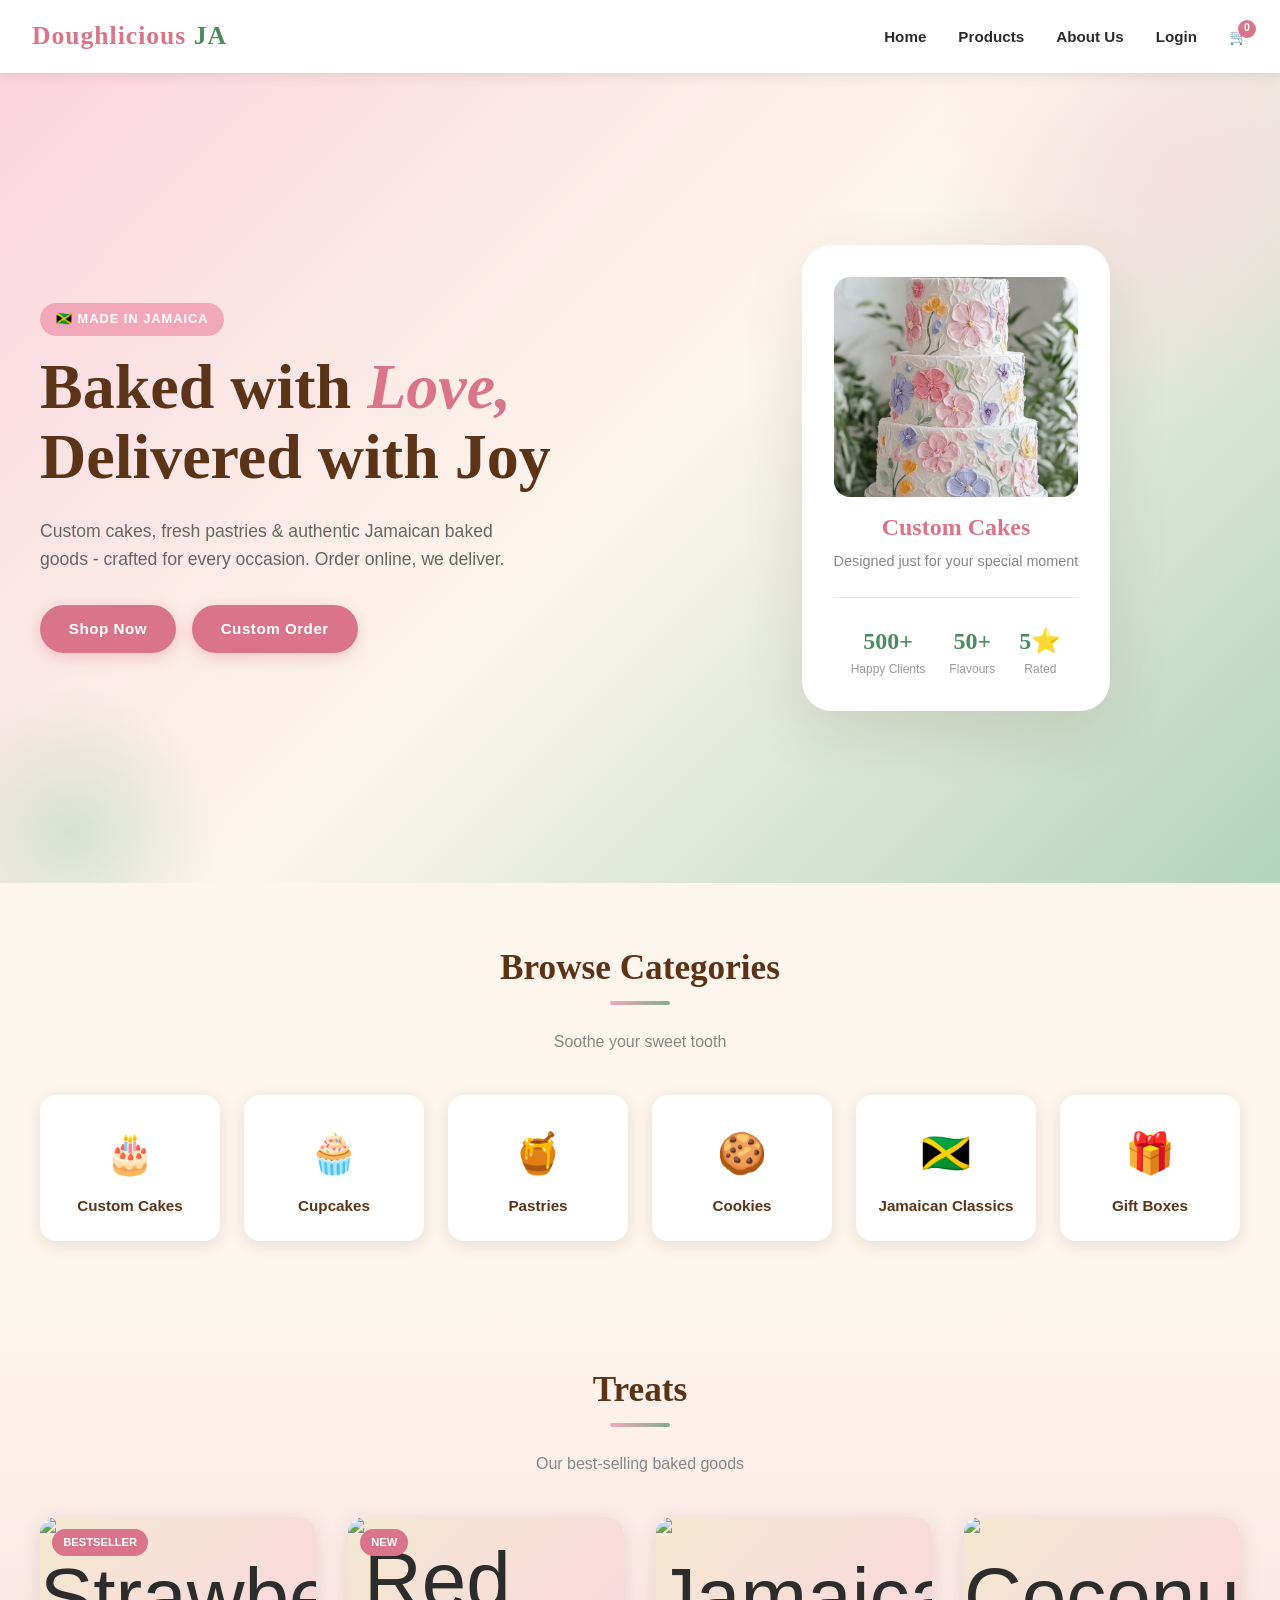
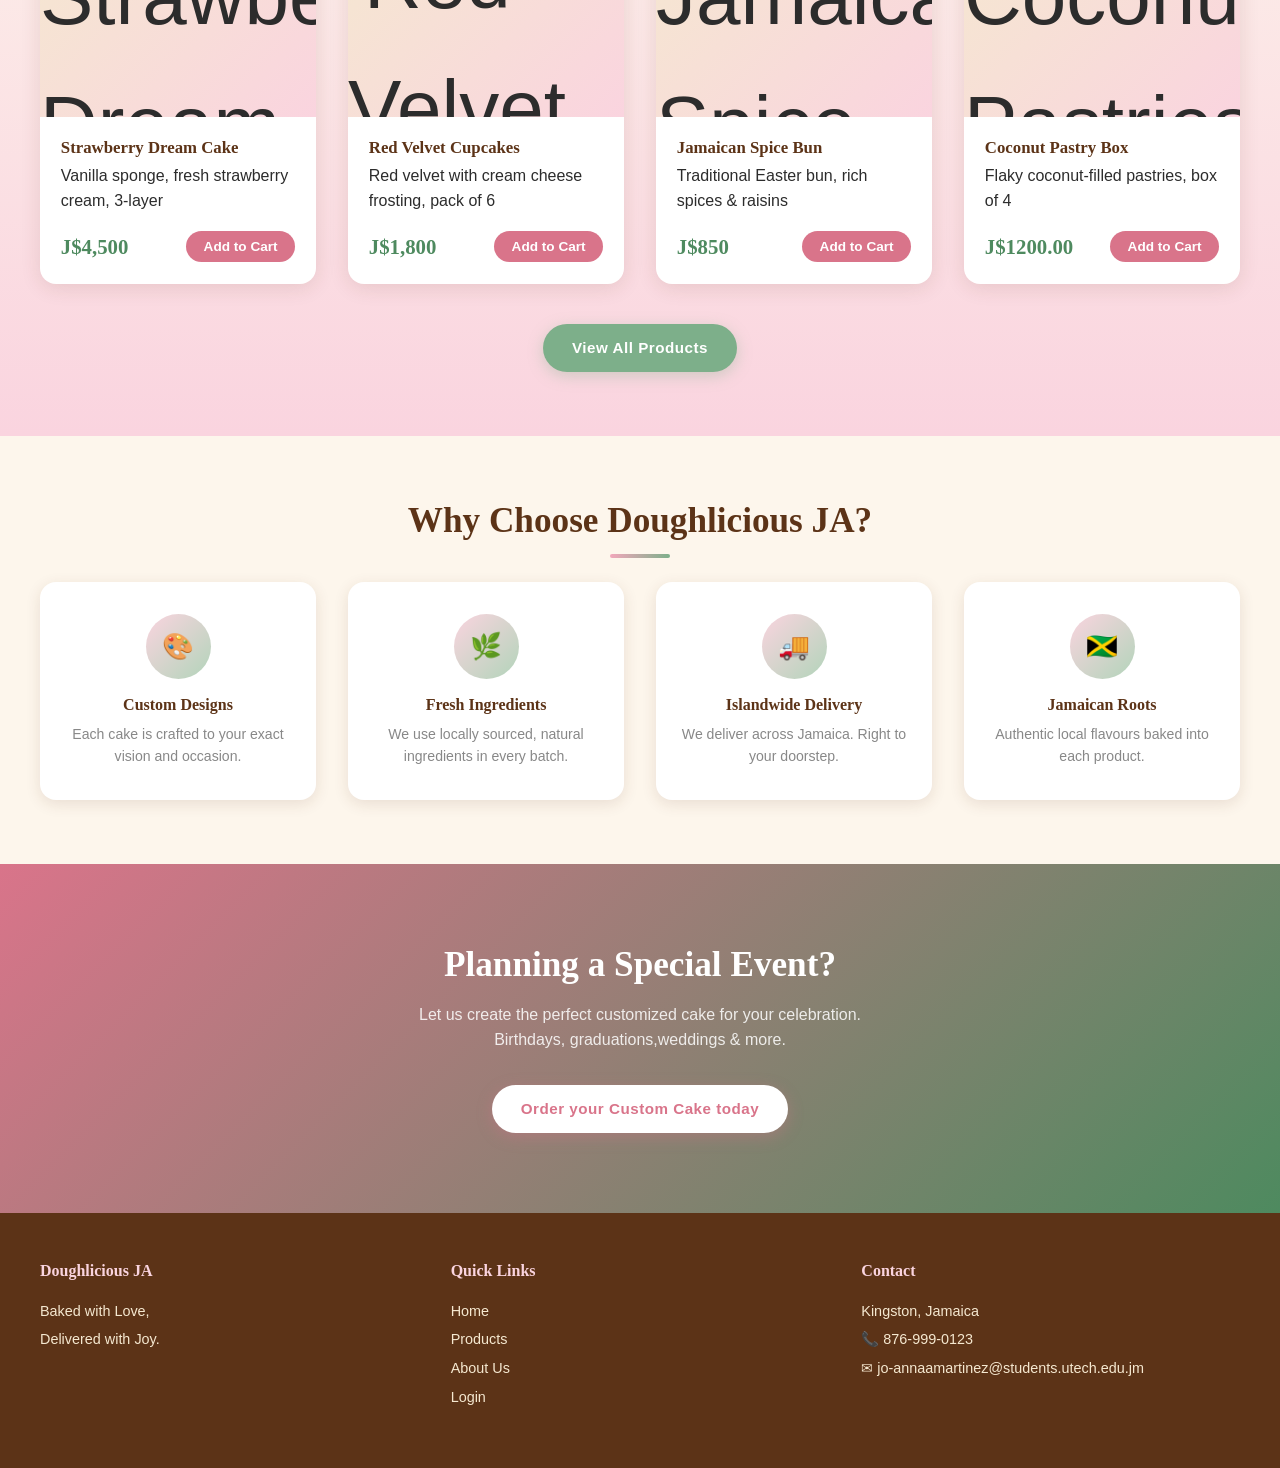
==== commit e92f263d: "Update image source path for hero card" ====
--- a/code/index.html
+++ b/code/index.html
@@ -43,7 +43,7 @@
         </div>
         <div class="hero-image-wrap">
             <div class="hero-card">
-                <img src="assets/cake.jpg" alt="Custom celebration cake by Doughlicious JA"class="hero-card-img"/>
+                <img src="../assets/cake.jpg" alt="Custom celebration cake by Doughlicious JA"class="hero-card-img"/>
                 <h3>Custom Cakes</h3>
                 <p>Designed just for your special moment</p>
                 <div class="hero-stats">
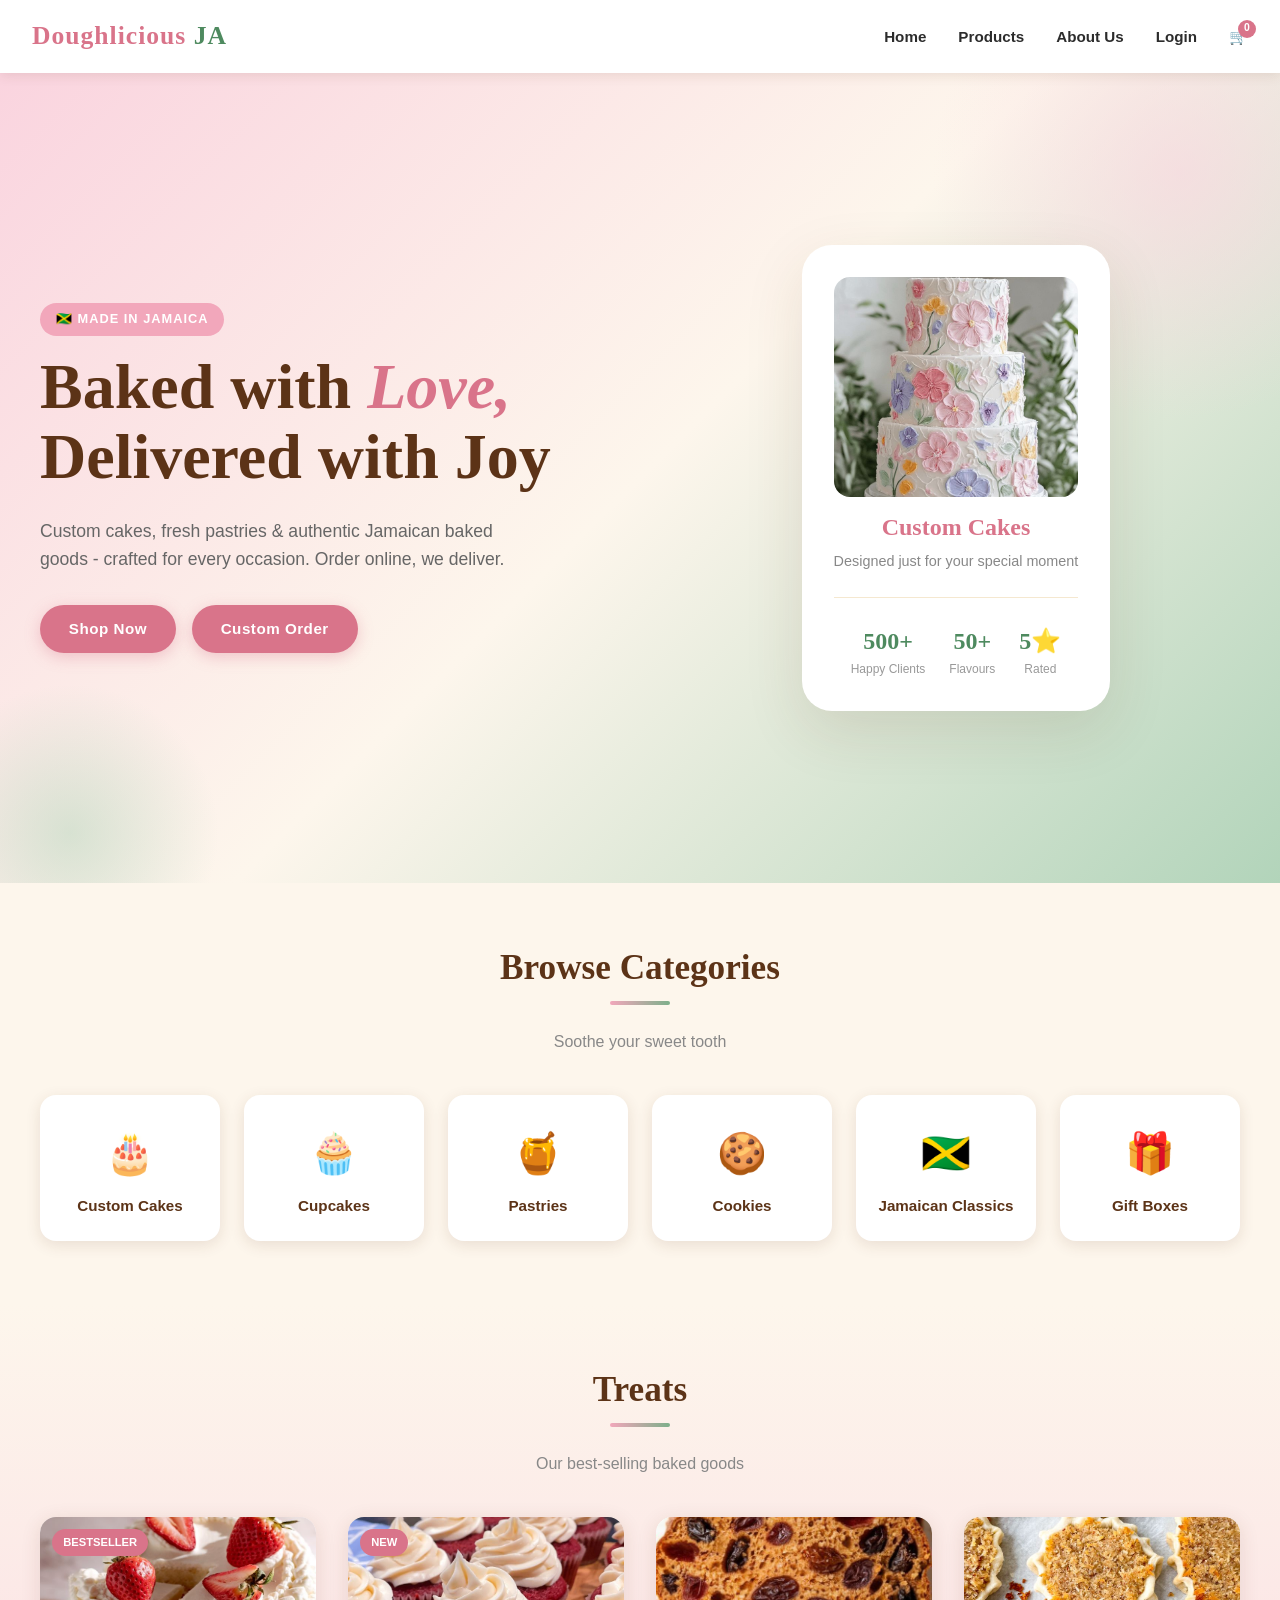
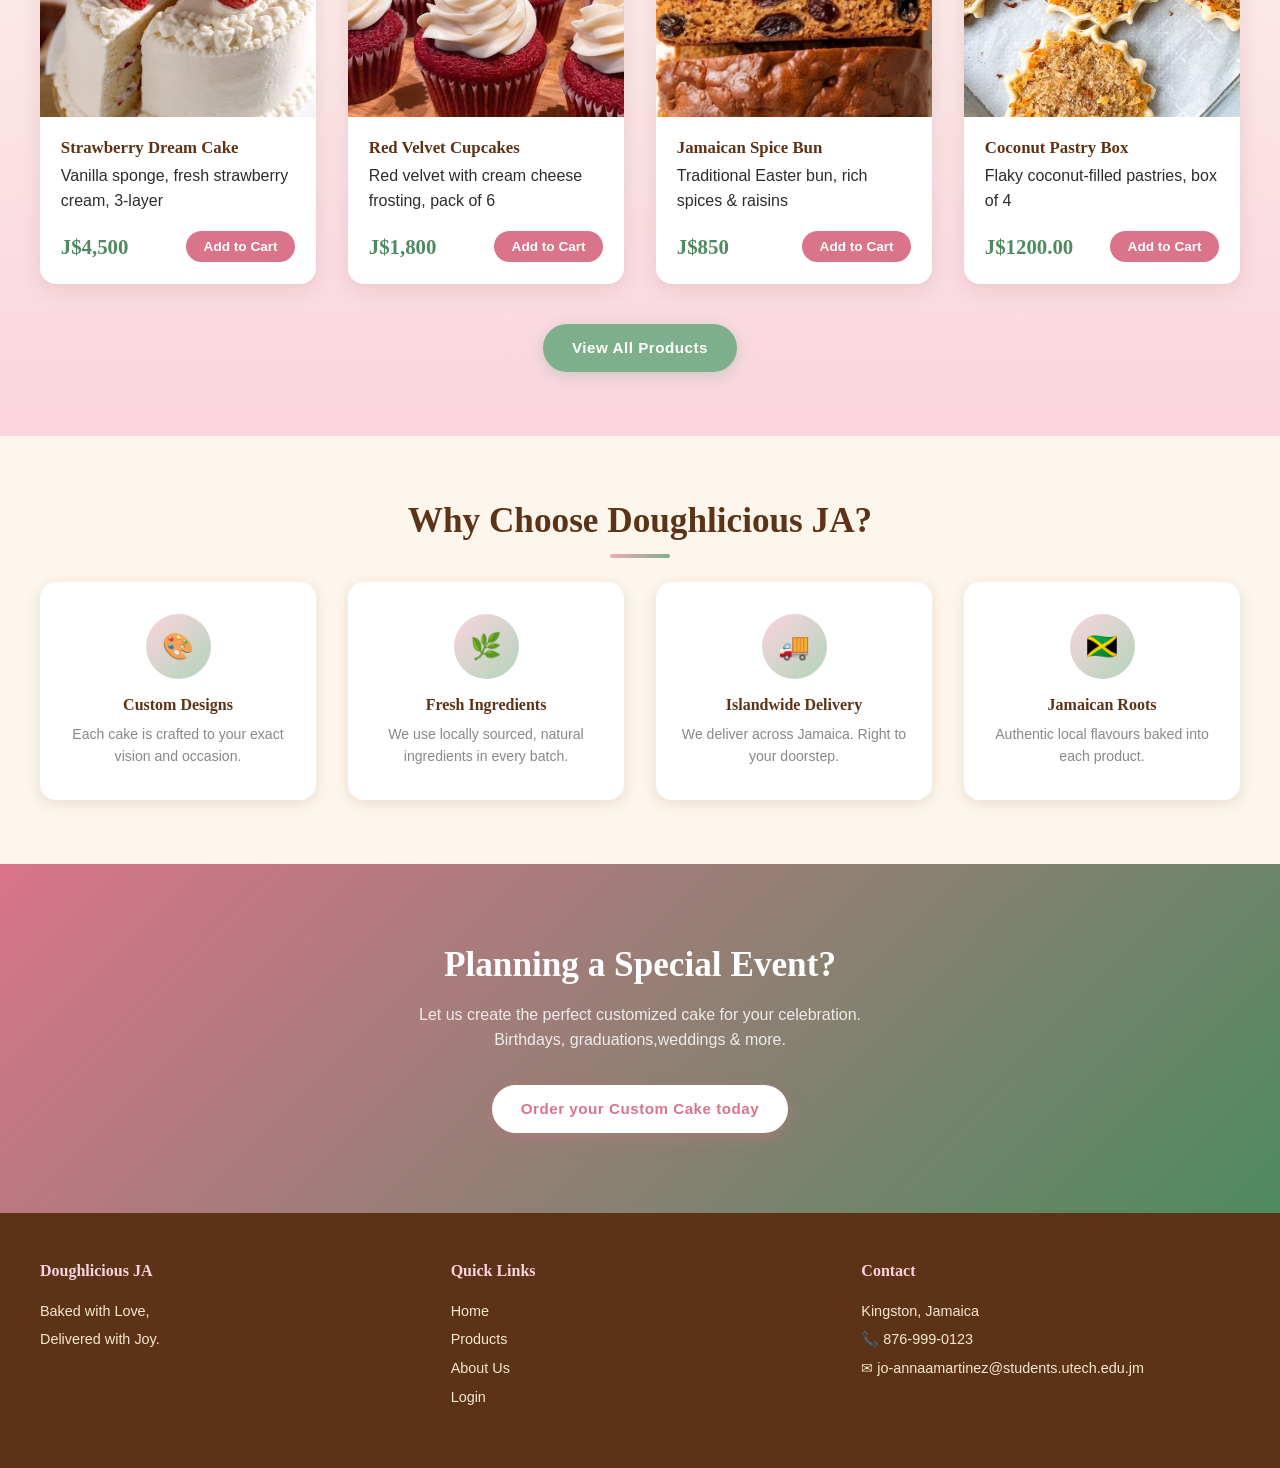
==== commit 93d07dc0: "Update image paths to use relative URLs" ====
--- a/code/index.html
+++ b/code/index.html
@@ -107,7 +107,7 @@
         <div class="products-grid">
             <div class="product-card">
                 <div class="product-image">
-                    <img src="assets/cake-strawberry.jpg" alt="Strawberry Dream Cake"/>
+                    <img src="../assets/cake-strawberry.jpg" alt="Strawberry Dream Cake"/>
                     <span class="product-badge">Bestseller</span>
                 </div>
                 <div class="product-info">
@@ -121,7 +121,7 @@
             </div>
             <div class="product-card">
                 <div class="product-image">
-                    <img src="assets/cupcakes-velvet.jpg" alt="Red Velvet Cupcakes"/>
+                    <img src="../assets/cupcakes-velvet.jpg" alt="Red Velvet Cupcakes"/>
                     <span class="product-badge">New</span>
                 </div>
                 <div class="product-info">
@@ -135,7 +135,7 @@
             </div>
             <div class="product-card">
                 <div class="product-image">
-                    <img src="assets/bun-spice.jpg" alt="Jamaican Spice Bun"/>
+                    <img src="../assets/bun-spice.jpg" alt="Jamaican Spice Bun"/>
                 </div>
                 <div class="product-info">
                     <h3>Jamaican Spice Bun</h3>
@@ -148,7 +148,7 @@
             </div>
             <div class="product-card">
                 <div class="product-image">
-                    <img src="assets/pastry-coconut.jpg" alt="Coconut Pastries"/>
+                    <img src="../assets/pastry-coconut.jpg" alt="Coconut Pastries"/>
                 </div>
                 <div class="product-info">
                     <h3>Coconut Pastry Box</h3>
